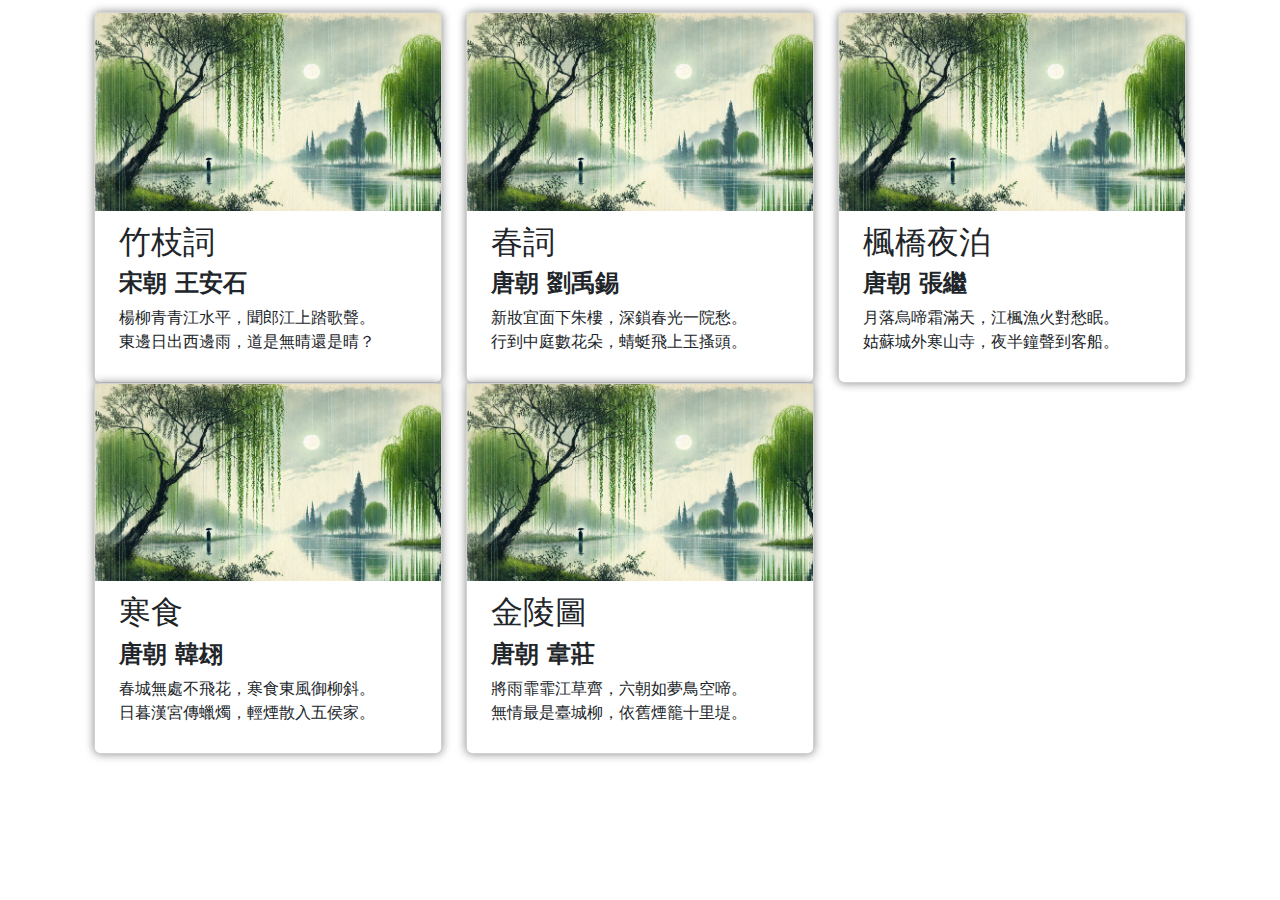
==== 1105/index.html @ 2ea17fb5 "Add files via upload" ====
<!DOCTYPE html>

<html>

	<head>
		<meta charset="utf-8">
		<link rel="preconnect" href="https://fonts.googleapis.com">
<link rel="preconnect" href="https://fonts.gstatic.com" crossorigin>
<link href="https://fonts.googleapis.com/css2?family=LXGW+WenKai+Mono+TC&display=swap" rel="stylesheet">
<link href="https://cdn.jsdelivr.net/npm/bootstrap@5.3.3/dist/css/bootstrap.min.css" rel="stylesheet" integrity="sha384-QWTKZyjpPEjISv5WaRU9OFeRpok6YctnYmDr5pNlyT2bRjXh0JMhjY6hW+ALEwIH" crossorigin="anonymous">
<script src="https://cdn.jsdelivr.net/npm/bootstrap@5.3.3/dist/js/bootstrap.bundle.min.js" integrity="sha384-YvpcrYf0tY3lHB60NNkmXc5s9fDVZLESaAA55NDzOxhy9GkcIdslK1eN7N6jIeHz" crossorigin="anonymous"></script>
		
			<style>
		   .card {
		       width: 100%;
			   box-shadow: 0px 0px 10px 0px #888888;
		   }
		   
		   
		   .container {
		       padding: 12px 24px;
		   }
		   
		   .lxgw-wenkai-mono-tc-regular {
             font-family: "LXGW WenKai Mono TC", monospace;
             font-weight: 400;
             font-style: normal;
}
		
		</style>
		
	</head>
	
	<body>	
        <div class="container">	
		    <div class="row">
			    <div class="col-4">
				    <div class="card">
		                <img src='img_avatar.png' style='width: 100%'>	
		                <div class='container'>
		                <h2>竹枝詞</h2>
			            <h4><b>宋朝 王安石</b></h4>
			            <p>楊柳青青江水平，聞郎江上踏歌聲。<br/>
                           東邊日出西邊雨，道是無晴還是晴？</p>
	                </div>
		        </div>  
			</div>
			    <div class="col-4">
				    <div class="card">
		                <img src='img_avatar.png' style='width: 100%'>	
		                <div class='container'>
		                <h2>春詞</h2>
			            <h4><b>唐朝 劉禹錫</b></h4>
			            <p>新妝宜面下朱樓，深鎖春光一院愁。<br/>
                           行到中庭數花朵，蜻蜓飛上玉搔頭。</p>
	                </div>
		        </div>  
			</div>
			    <div class="col-4">
				    <div class="card">
		                <img src='img_avatar.png' style='width: 100%'>	
		                <div class='container'>
		                <h2>楓橋夜泊</h2>
			            <h4><b>唐朝 張繼</b></h4>
			            <p>月落烏啼霜滿天，江楓漁火對愁眠。<br/>
                           姑蘇城外寒山寺，夜半鐘聲到客船。</p>
	                </div>
		        </div>  
			</div>
	            <div class="col-4">
				    <div class="card">
		                <img src='img_avatar.png' style='width: 100%'>	
		                <div class='container'>
		                <h2>寒食</h2>
			            <h4><b>唐朝 韓翃</b></h4>
			            <p>春城無處不飛花，寒食東風御柳斜。<br/>
                           日暮漢宮傳蠟燭，輕煙散入五侯家。</p>
	                </div>
		        </div>  
			</div>
			<div class="col-4">
				    <div class="card">
		                <img src='img_avatar.png' style='width: 100%'>	
		                <div class='container'>
		                <h2>金陵圖</h2>
			            <h4><b>唐朝 韋莊</b></h4>
			            <p>將雨霏霏江草齊，六朝如夢鳥空啼。<br/>
                           無情最是臺城柳，依舊煙籠十里堤。</p>
	                </div>
		        </div>  
			</div>
</html>
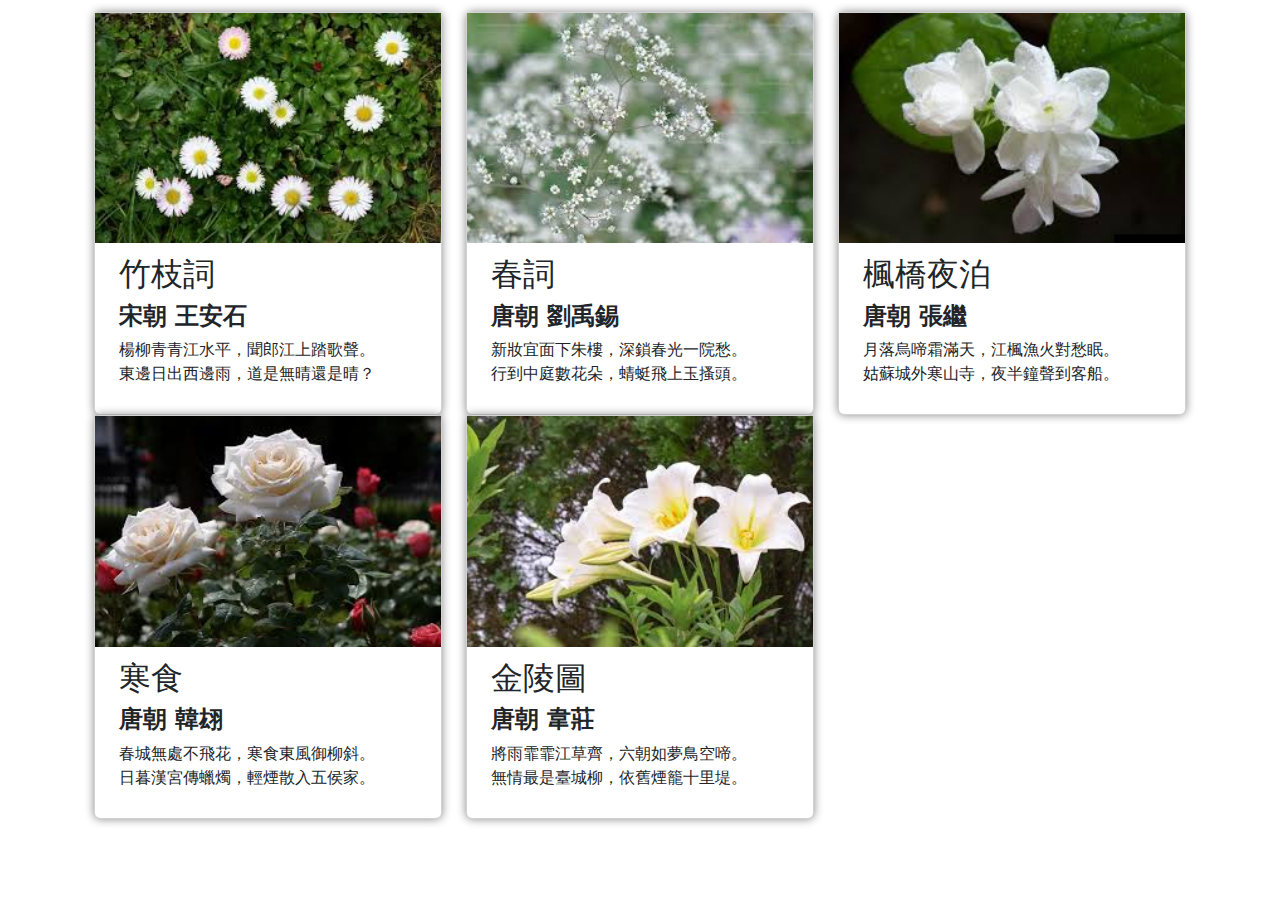
==== commit 1ed177a8: "Add files via upload" ====
--- a/1105/index.html
+++ b/1105/index.html
@@ -36,7 +36,7 @@
 		    <div class="row">
 			    <div class="col-4">
 				    <div class="card">
-		                <img src='img_avatar.png' style='width: 100%'>	
+		                <img src='1.jpg' style='width: 100%'>	
 		                <div class='container'>
 		                <h2>竹枝詞</h2>
 			            <h4><b>宋朝 王安石</b></h4>
@@ -47,7 +47,7 @@
 			</div>
 			    <div class="col-4">
 				    <div class="card">
-		                <img src='img_avatar.png' style='width: 100%'>	
+		                <img src='2.jpg' style='width: 100%'>	
 		                <div class='container'>
 		                <h2>春詞</h2>
 			            <h4><b>唐朝 劉禹錫</b></h4>
@@ -58,7 +58,7 @@
 			</div>
 			    <div class="col-4">
 				    <div class="card">
-		                <img src='img_avatar.png' style='width: 100%'>	
+		                <img src='7.jpg' style='width: 100%'>	
 		                <div class='container'>
 		                <h2>楓橋夜泊</h2>
 			            <h4><b>唐朝 張繼</b></h4>
@@ -69,7 +69,7 @@
 			</div>
 	            <div class="col-4">
 				    <div class="card">
-		                <img src='img_avatar.png' style='width: 100%'>	
+		                <img src='4.jpg' style='width: 100%'>	
 		                <div class='container'>
 		                <h2>寒食</h2>
 			            <h4><b>唐朝 韓翃</b></h4>
@@ -80,7 +80,7 @@
 			</div>
 			<div class="col-4">
 				    <div class="card">
-		                <img src='img_avatar.png' style='width: 100%'>	
+		                <img src='6.jpg' style='width: 100%'>	
 		                <div class='container'>
 		                <h2>金陵圖</h2>
 			            <h4><b>唐朝 韋莊</b></h4>
